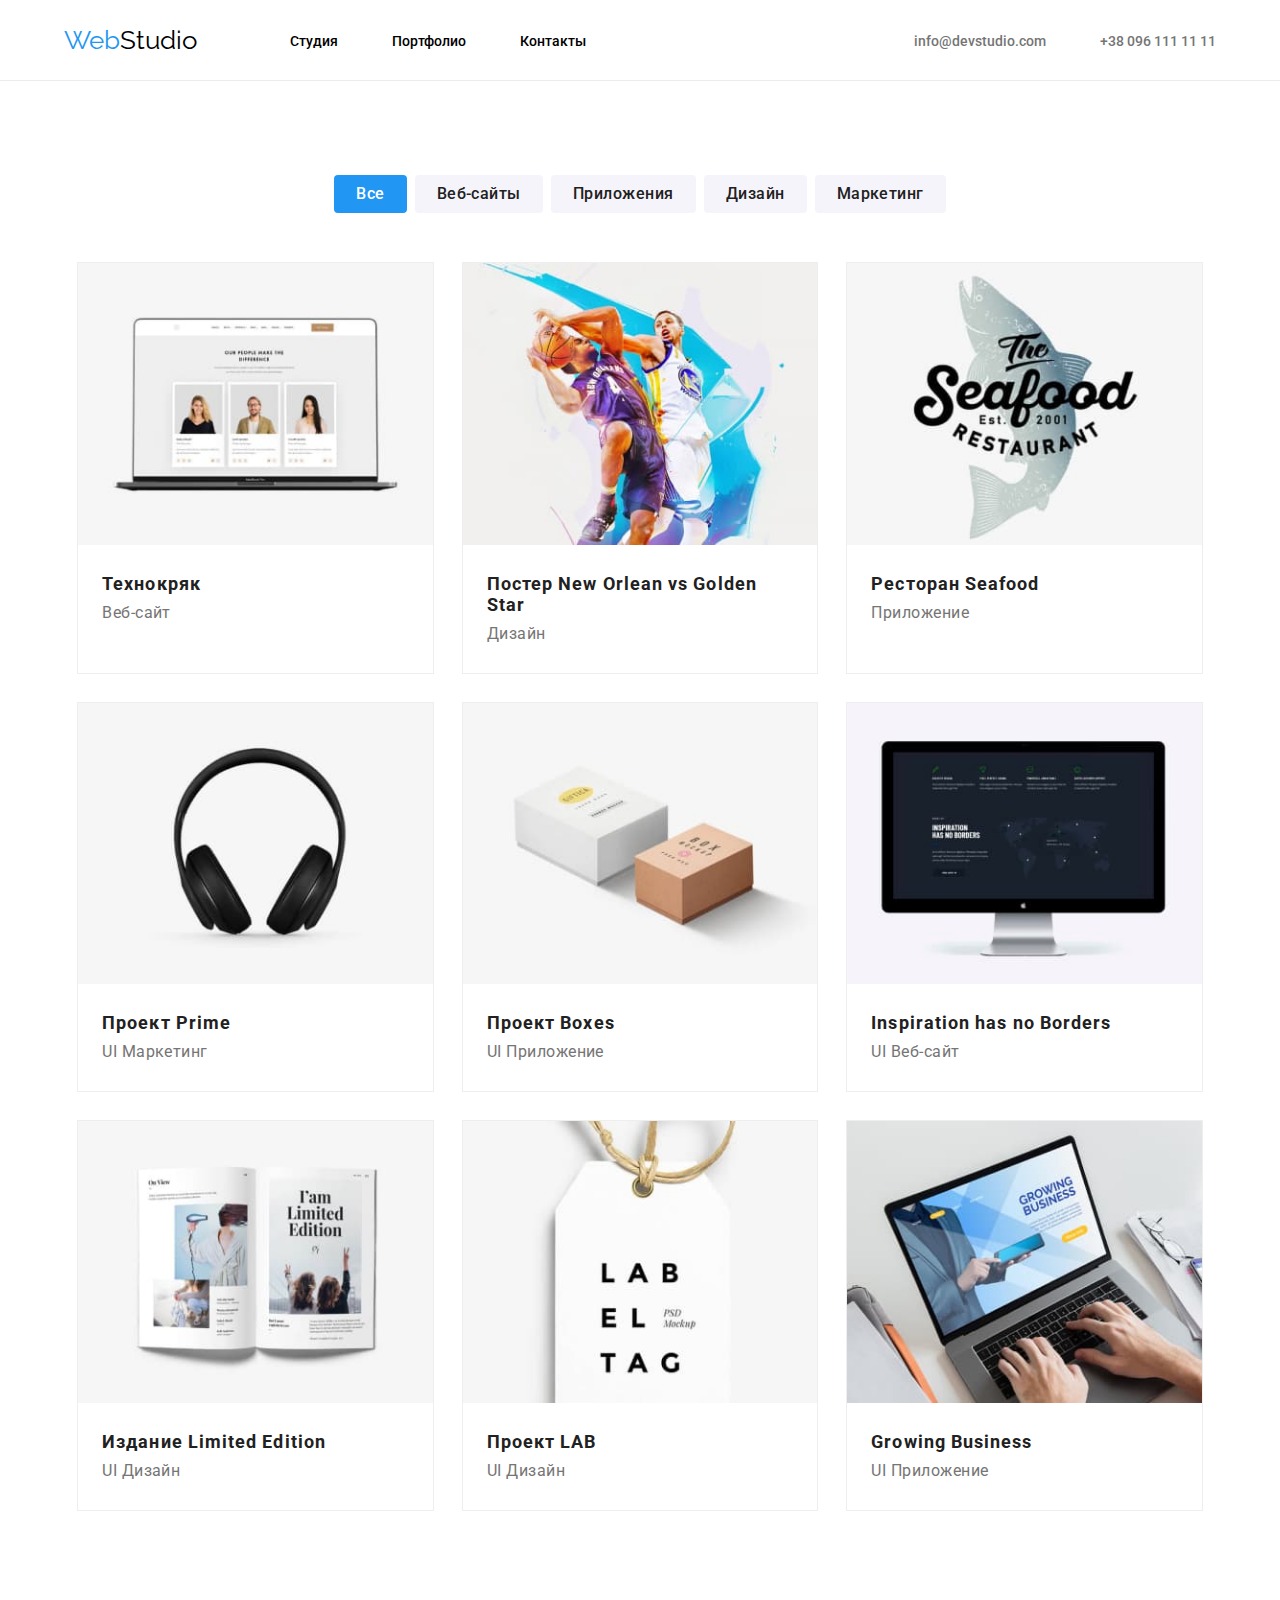
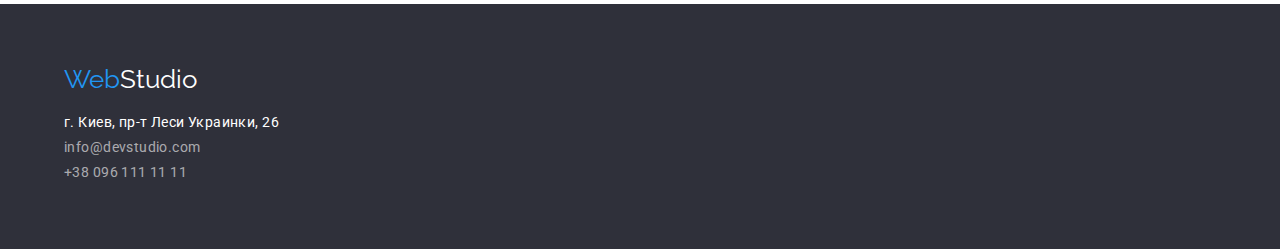
==== portfolio.html @ 7671f129 "Homework 2" ====
<!DOCTYPE html>
<html lang="en">
  <head>
    <meta charset="UTF-8" />
    <meta http-equiv="X-UA-Compatible" content="IE=edge" />
    <meta name="viewport" content="width=device-width, initial-scale=1.0" />
    <link rel="preconnect" href="https://fonts.googleapis.com" />
    <link rel="preconnect" href="https://fonts.gstatic.com" crossorigin />
    <link
      href="https://fonts.googleapis.com/css2?family=Raleway:wght@700&family=Roboto:wght@400;500;700;900&display=swap"
      rel="stylesheet"
    />
    <link href="./css/styles.css" rel="stylesheet" />
    <title>Portfolio</title>
  </head>
  <body>
    <header>
      <div class="logo">
        <a href="#"><span>Web</span>Studio</a>
      </div>
      <div class="menu">
        <nav>
          <ul>
            <li><a href="./index.html">Студия</a></li>
            <li><a href="./portfolio.html">Портфолио</a></li>
            <li><a href="#">Контакты</a></li>
          </ul>
        </nav>
      </div>
      <div class="contacts">
        <a href="mailto:info@devstudio.com">info@devstudio.com</a>
        <a href="tel:+380961111111">+38 096 111 11 11</a>
      </div>
    </header>
    <main>
      <section class="portfolio">
        <div class="buttons">
          <ul>
            <li><button type="button" class="current">Все</button></li>
            <li><button type="button">Веб-сайты</button></li>
            <li><button type="button">Приложения</button></li>
            <li><button type="button">Дизайн</button></li>
            <li><button type="button">Маркетинг</button></li>
          </ul>
        </div>
        <div class="portfolio-items">
          <ul>
            <li>
              <img src="./images/portfolio/laptop.jpg" alt="Технокряк" />
              <div>
                <p>Технокряк</p>
                <p>Веб-сайт</p>
              </div>
            </li>
            <li>
              <img
                src="./images/portfolio/poster.jpg"
                alt="Постер New Orlean vs Golden Star"
              />
              <div>
                <p>Постер New Orlean vs Golden Star</p>
                <p>Дизайн</p>
              </div>
            </li>
            <li>
              <img
                src="./images/portfolio/seafood.jpg"
                alt="Ресторан Seafood"
              />
              <div>
                <p>Ресторан Seafood</p>
                <p>Приложение</p>
              </div>
            </li>
            <li>
              <img src="./images/portfolio/prime.jpg" alt="Проект Prime" />
              <div>
                <p>Проект Prime</p>
                <p>UI Маркетинг</p>
              </div>
            </li>
            <li>
              <img src="./images/portfolio/boxes.jpg" alt="Проект Boxes" />
              <div>
                <p>Проект Boxes</p>
                <p>UI Приложение</p>
              </div>
            </li>
            <li>
              <img
                src="./images/portfolio/inspiration.jpg"
                alt="Inspiration has no Borders"
              />
              <div>
                <p>Inspiration has no Borders</p>
                <p>UI Веб-сайт</p>
              </div>
            </li>
            <li>
              <img
                src="./images/portfolio/limitet-edition.jpg"
                alt="Издание Limited Edition"
              />
              <div>
                <p>Издание Limited Edition</p>
                <p>UI Дизайн</p>
              </div>
            </li>
            <li>
              <img src="./images/portfolio/lab.jpg" alt="Проект LAB" />
              <div>
                <p>Проект LAB</p>
                <p>UI Дизайн</p>
              </div>
            </li>
            <li>
              <img
                src="./images/portfolio/growing-business.jpg"
                alt="Growing Business"
              />
              <div>
                <p>Growing Business</p>
                <p>UI Приложение</p>
              </div>
            </li>
          </ul>
        </div>
      </section>
    </main>
    <footer>
      <div class="logo">
        <a href="#"><span>Web</span>Studio</a>
      </div>
      <address>
        <p>г. Киев, пр-т Леси Украинки, 26</p>
        <a href="mailto:info@devstudio.com">info@devstudio.com</a>
        <a href="tel:+380961111111">+38 096 111 11 11</a>
      </address>
    </footer>
  </body>
</html>
---- css/styles.css ----
:root {
  --color-grey: #ececec;
  --color-blue: #2196f3;
  --color-black: #000000;
  --color-white: #ffffff;
  --color-grey-1: #eeeeee;
  --color-black-2: #212121;
  --color-dark-grey: #757575;
  --color-light-grey: #f5f4fa;
  --color-light-black: #2f303a;
}

body,
html {
  margin: 0;
  padding: 0;
}

body {
  font-family: "Roboto", "Raleway", sans-serif;
}

/* BEGIN OF HEADER */
header {
  height: 80px;
  padding: 0 5%;
  display: flex;
  align-items: center;
  border-bottom: 1px solid var(--color-grey);
}

header div.menu {
  margin: 0 auto 0 93px;
}

header div.menu nav ul {
  margin: 0;
  padding: 0;
}

header div.menu nav ul li {
  margin-right: 50px;
  display: inline-block;
}

header div.menu nav ul li:last-child {
  margin-right: 0;
}

header div.menu nav ul li a {
  font-size: 14px;
  font-weight: 500;
  font-family: inherit;
  text-decoration: none;
  color: var(--color-black);
}

header div.menu nav ul li a:hover {
  color: var(--color-blue);
}

header div.logo a {
  font-size: 26px;
  text-decoration: none;
  color: var(--color-black);
  font-family: "Raleway", sans-serif;
}

header div.logo a span {
  color: var(--color-blue);
}

header div.contacts a {
  font-size: 14px;
  font-weight: 500;
  margin-right: 50px;
  font-family: inherit;
  text-decoration: none;
  color: var(--color-dark-grey);
}

header div.contacts a:hover {
  color: var(--color-blue);
}

header div.contacts a:last-child {
  margin-right: 0;
}
/* END OF HEADER */

/* BEGIN OF MAIN (STUDIO) */
main section.banner {
  height: 600px;
  display: flex;
  align-items: center;
  justify-content: center;
  background-color: var(--color-light-black);
}

main section.banner div {
  text-align: center;
}

main section.banner div h1 {
  margin: 0;
  font-size: 44px;
  font-weight: 900;
  font-family: inherit;
  letter-spacing: 0.06em;
  text-transform: uppercase;
  color: var(--color-white);
}

main section.banner div button {
  border: 0;
  font-size: 16px;
  margin-top: 30px;
  font-weight: bold;
  border-radius: 4px;
  padding: 10px 32px;
  font-family: inherit;
  letter-spacing: 0.06em;
  color: var(--color-white);
  background-color: var(--color-blue);
}

main section.boxes-with-text {
  margin: 94px 0;
  padding: 0 calc(5% - 15px);
}

main section.boxes-with-text ul {
  margin: 0;
  padding: 0;
  display: flex;
}

main section.boxes-with-text ul li {
  width: 25%;
  margin: 0 15px;
  list-style-type: none;
}

main section.boxes-with-text ul li p {
  margin: 0;
}

main section.boxes-with-text ul li p:first-child {
  font-size: 14px;
  font-weight: 700;
  margin-bottom: 10px;
  font-family: inherit;
  letter-spacing: 0.03em;
  text-transform: uppercase;
  color: var(--color-black-2);
}

main section.boxes-with-text ul li p:last-child {
  font-size: 14px;
  font-weight: 400;
  line-height: 171%;
  font-family: inherit;
  letter-spacing: 0.03em;
  color: var(--color-dark-grey);
}

main section.with-images {
  margin: 94px 0;
  padding: 0 calc(5% - 15px);
}

main section.with-images h2 {
  font-size: 36px;
  font-weight: bold;
  margin: 0 0 50px 0;
  text-align: center;
  font-family: inherit;
  color: var(--color-black-2);
}

main section.with-images ul {
  margin: 0;
  padding: 0;
  display: flex;
}

main section.with-images ul li {
  width: 33.3%;
  margin: 0 15px;
  list-style-type: none;
}

main section.with-images ul li img {
  width: 100%;
}

main section.team {
  padding: 94px calc(5% - 15px);
  background-color: var(--color-light-grey);
}

main section.team h2 {
  font-size: 36px;
  font-weight: bold;
  margin: 0 0 50px 0;
  text-align: center;
  font-family: inherit;
  color: var(--color-black-2);
}

main section.team ul {
  margin: 0;
  padding: 0;
  display: flex;
}

main section.team ul li {
  width: 25%;
  margin: 0 15px;
  list-style-type: none;
  border-radius: 0px 0px 4px 4px;
  background-color: var(--color-white);
  box-shadow: 0px 1px 3px rgba(0, 0, 0, 0.12), 0px 1px 1px rgba(0, 0, 0, 0.14),
    0px 2px 1px rgba(0, 0, 0, 0.2);
}

main section.team ul li div {
  padding: 30px 0;
}

main section.team ul li div p {
  margin: 0;
  text-align: center;
}

main section.team ul li div p:first-child {
  font-size: 16px;
  font-weight: 500;
  margin-bottom: 10px;
  font-family: inherit;
  letter-spacing: 0.03em;
  color: var(--color-black-2);
}

main section.team ul li div p:last-child {
  font-size: 16px;
  font-weight: 400;
  font-family: inherit;
  letter-spacing: 0.03em;
  color: var(--color-dark-grey);
}

main section.team ul li img {
  max-width: 100%;
}
/* END OF MAIN (STUDIO) */

/* BEGIN OF MAIN (PORTFOLIO) */
main section.portfolio {
  margin-bottom: 94px;
  padding: 0 calc(5% - 15px);
}

main section.portfolio div.buttons ul {
  margin: 0;
  padding: 0;
  display: flex;
  margin-top: 94px;
  margin-bottom: 50px;
  justify-content: center;
}

main section.portfolio div.buttons ul li {
  margin-right: 8px;
  list-style-type: none;
}

main section.portfolio div.buttons ul li:last-child {
  margin-right: 0px;
}

main section.portfolio div.buttons ul li button {
  border: 0;
  cursor: pointer;
  font-size: 16px;
  font-weight: 500;
  line-height: 162%;
  padding: 6px 22px;
  border-radius: 4px;
  font-family: inherit;
  letter-spacing: 0.03em;
  color: var(--color-black-2);
  background-color: var(--color-light-grey);
}

main section.portfolio div.buttons ul li button.current {
  color: var(--color-white);
  background-color: var(--color-blue);
}

main section.portfolio div.buttons ul li button:hover {
  color: var(--color-white);
  background-color: var(--color-blue);
  box-shadow: 0px 3px 1px rgba(0, 0, 0, 0.1), 0px 1px 2px rgba(0, 0, 0, 0.08),
    0px 2px 2px rgba(0, 0, 0, 0.12);
}

main section.portfolio div.portfolio-items ul {
  margin: 0;
  padding: 0;
  display: flex;
  flex-wrap: wrap;
  justify-content: center;
}

main section.portfolio div.portfolio-items ul li {
  width: 30%;
  margin: 30px 15px 0 15px;
  list-style-type: none;
  outline: 1px solid var(--color-grey-1);
}

main section.portfolio div.portfolio-items ul li:nth-child(-n + 3) {
  margin-top: 0;
}

main section.portfolio div.portfolio-items ul li img {
  width: 100%;
}

main section.portfolio div.portfolio-items ul li div {
  padding: 24px;
}

main section.portfolio div.portfolio-items ul li div p {
  margin: 0;
}

main section.portfolio div.portfolio-items ul li div p:first-child {
  font-size: 18px;
  font-weight: bold;
  font-family: inherit;
  letter-spacing: 0.06em;
  color: var(--color-black-2);
}

main section.portfolio div.portfolio-items ul li div p:last-child {
  margin-top: 4px;
  font-size: 16px;
  line-height: 187%;
  font-weight: normal;
  font-family: inherit;
  letter-spacing: 0.03em;
  color: var(--color-dark-grey);
}
/* END OF MAIN (PORTFOLIO) */

/* BEGIN OF FOOTER */
footer {
  padding: 60px 5%;
  background-color: var(--color-light-black);
}

footer div.logo a {
  font-size: 26px;
  text-decoration: none;
  color: var(--color-white);
  font-family: "Raleway", sans-serif;
}

footer div.logo a span {
  color: var(--color-blue);
}

footer address {
  margin-top: 20px;
}

footer address p {
  margin: 0;
  font-size: 14px;
  font-weight: 400;
  font-style: normal;
  font-family: inherit;
  letter-spacing: 0.03em;
  color: var(--color-white);
}

footer address a {
  margin: 9px 0;
  display: block;
  font-size: 14px;
  font-weight: 400;
  font-style: normal;
  font-family: inherit;
  text-decoration: none;
  letter-spacing: 0.03em;
  color: rgba(255, 255, 255, 0.6);
}
/* END OF FOOTER */
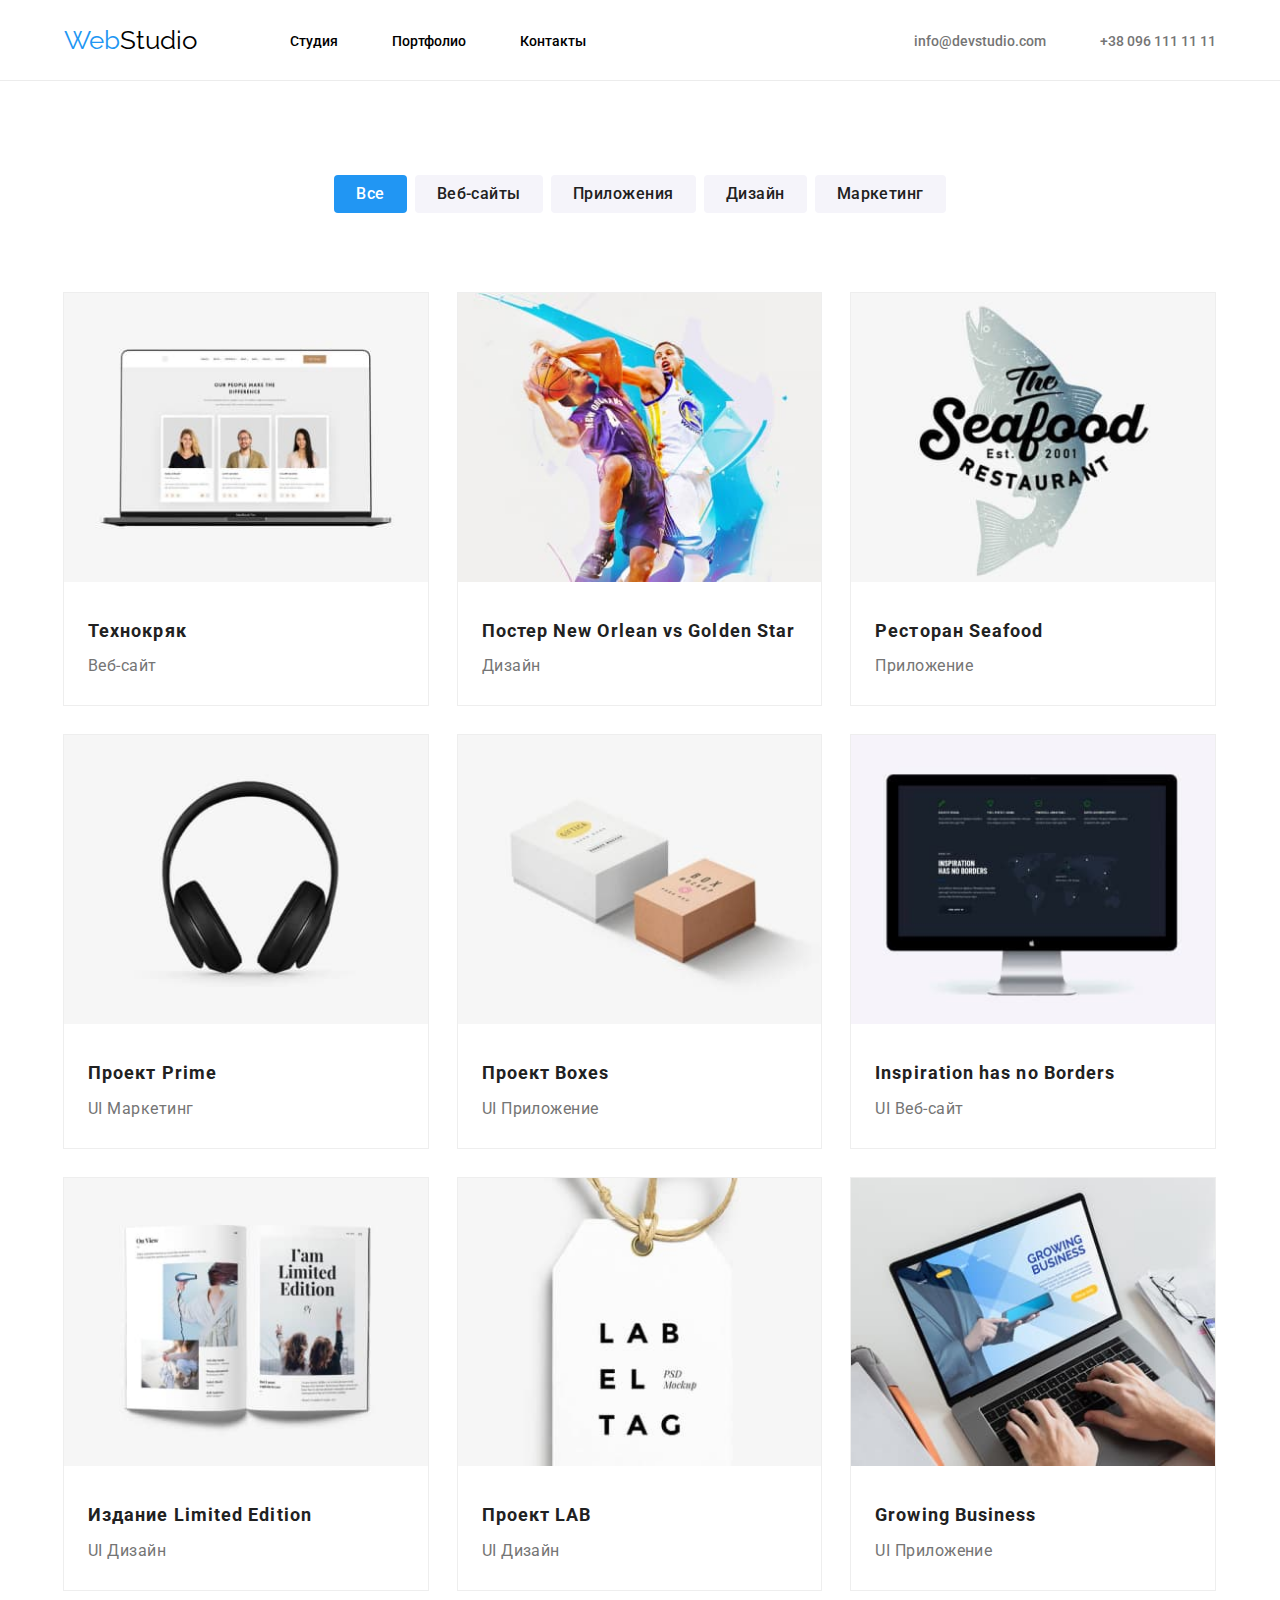
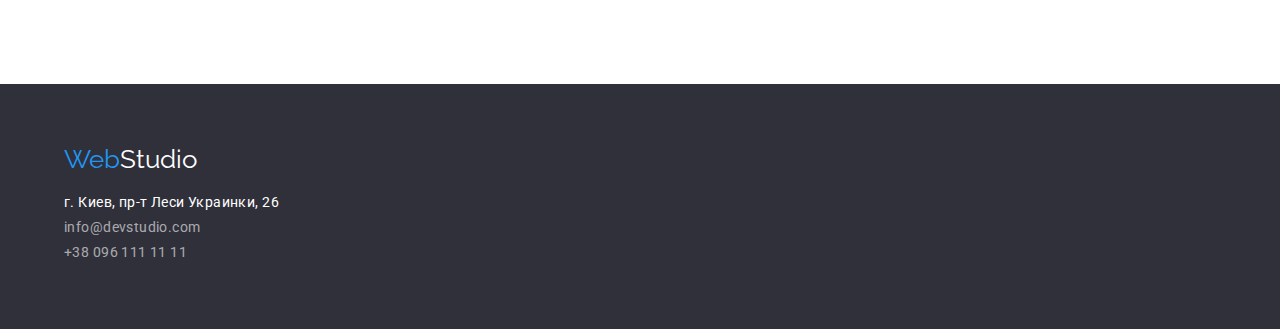
==== commit 62fc221a: "new styles has been added" ====
--- a/portfolio.html
+++ b/portfolio.html
@@ -19,7 +19,7 @@
         <a href="#"><span>Web</span>Studio</a>
       </div>
       <div class="menu">
-        <nav>
+        <nav class="menu horizontal">
           <ul>
             <li><a href="./index.html">Студия</a></li>
             <li><a href="./portfolio.html">Портфолио</a></li>
@@ -35,7 +35,7 @@
     <main>
       <section class="portfolio">
         <div class="buttons">
-          <ul>
+          <ul class="flex center">
             <li><button type="button" class="current">Все</button></li>
             <li><button type="button">Веб-сайты</button></li>
             <li><button type="button">Приложения</button></li>
@@ -44,7 +44,7 @@
           </ul>
         </div>
         <div class="portfolio-items">
-          <ul>
+          <ul class="grid three-in-row">
             <li>
               <img src="./images/portfolio/laptop.jpg" alt="Технокряк" />
               <div>
@@ -128,7 +128,7 @@
       </section>
     </main>
     <footer>
-      <div class="logo">
+      <div class="logo invert">
         <a href="#"><span>Web</span>Studio</a>
       </div>
       <address>
--- a/css/styles.css
+++ b/css/styles.css
@@ -20,6 +20,144 @@
   font-family: "Roboto", "Raleway", sans-serif;
 }
 
+img {
+  width: 100%;
+  max-width: 100%;
+}
+
+/* NEW CODE */
+
+/* TYPHOGRAPHY */
+h2 {
+  font-size: 36px;
+  line-height: 1.2;
+  font-weight: 700;
+  margin: 0 0 50px 0;
+  text-align: center;
+  color: var(--color-black-2);
+}
+/* END OF TYPHOGRAPHY */
+
+/* BORDER-RADIUS */
+.br-0-0-4-4 {
+  border-radius: 0 0 4px 4px;
+}
+/* END OF BORDER-RADIUS */
+
+/* ADDITIONAL */
+.bg-white {
+  background-color: var(--color-white);
+}
+
+.box-shadow {
+  box-shadow: 0px 1px 3px rgba(0, 0, 0, 0.12), 0px 1px 1px rgba(0, 0, 0, 0.14),
+    0px 2px 1px rgba(0, 0, 0, 0.2);
+}
+/* END OF ADDITIONAL */
+
+/* LOGO */
+div.logo a {
+  font-size: 26px;
+  text-decoration: none;
+  color: var(--color-black);
+  font-family: "Raleway", sans-serif;
+}
+
+div.logo a span {
+  color: var(--color-blue);
+}
+
+div.logo.invert a {
+  color: var(--color-white);
+}
+/* END OF LOGO */
+
+/* HORIZONTAL MENU */
+nav.menu.horizontal ul {
+  margin: 0;
+  padding: 0;
+}
+
+nav.menu.horizontal ul li {
+  margin-right: 50px;
+  display: inline-block;
+}
+
+nav.menu.horizontal ul li:last-child {
+  margin-right: 0;
+}
+
+nav.menu.horizontal ul li a {
+  font-size: 14px;
+  font-weight: 500;
+  text-decoration: none;
+  color: var(--color-black);
+}
+
+nav.menu.horizontal ul li a:hover {
+  color: var(--color-blue);
+}
+/* END OF HORIZONTAL MENU */
+
+/* LIST (UL) AS BLOCKS  */
+ul.grid {
+  margin: 0;
+  padding: 0;
+  display: grid;
+}
+
+ul.grid.three-in-row {
+  grid-template-columns: 33.3% 33.3% 33.3%;
+}
+
+ul.grid.four-in-row {
+  grid-template-columns: 25% 25% 25% 25%;
+}
+
+ul.grid.four-in-row li,
+ul.grid.three-in-row li {
+  margin: 0 15px;
+}
+
+ul.grid li {
+  list-style-type: none;
+}
+
+ul.flex {
+  margin: 0;
+  padding: 0;
+  display: flex;
+}
+
+ul.flex.center {
+  justify-content: center;
+}
+
+ul.flex.wrap {
+  flex-wrap: wrap;
+}
+
+ul.flex.nowrap {
+  flex-wrap: nowrap;
+}
+
+ul.flex li {
+  list-style-type: none;
+}
+/* END OF LIST (UL) AS BLOCKS  */
+
+/* SECTIONS */
+section.with-margin {
+  margin: 94px 0;
+}
+
+section.with-indent-inside {
+  padding: 0 calc(5% - 15px);
+}
+/* END OF SECTIONS */
+
+/* END OF NEW CODE */
+
 /* BEGIN OF HEADER */
 header {
   height: 80px;
@@ -33,48 +171,10 @@
   margin: 0 auto 0 93px;
 }
 
-header div.menu nav ul {
-  margin: 0;
-  padding: 0;
-}
-
-header div.menu nav ul li {
-  margin-right: 50px;
-  display: inline-block;
-}
-
-header div.menu nav ul li:last-child {
-  margin-right: 0;
-}
-
-header div.menu nav ul li a {
-  font-size: 14px;
-  font-weight: 500;
-  font-family: inherit;
-  text-decoration: none;
-  color: var(--color-black);
-}
-
-header div.menu nav ul li a:hover {
-  color: var(--color-blue);
-}
-
-header div.logo a {
-  font-size: 26px;
-  text-decoration: none;
-  color: var(--color-black);
-  font-family: "Raleway", sans-serif;
-}
-
-header div.logo a span {
-  color: var(--color-blue);
-}
-
 header div.contacts a {
   font-size: 14px;
   font-weight: 500;
   margin-right: 50px;
-  font-family: inherit;
   text-decoration: none;
   color: var(--color-dark-grey);
 }
@@ -89,7 +189,7 @@
 /* END OF HEADER */
 
 /* BEGIN OF MAIN (STUDIO) */
-main section.banner {
+section.banner {
   height: 600px;
   display: flex;
   align-items: center;
@@ -97,194 +197,112 @@
   background-color: var(--color-light-black);
 }
 
-main section.banner div {
+section.banner div {
   text-align: center;
 }
 
-main section.banner div h1 {
+section.banner div h1 {
   margin: 0;
   font-size: 44px;
+  line-height: 1.4;
   font-weight: 900;
-  font-family: inherit;
   letter-spacing: 0.06em;
   text-transform: uppercase;
   color: var(--color-white);
 }
 
-main section.banner div button {
+section.banner div button {
   border: 0;
+  cursor: pointer;
   font-size: 16px;
   margin-top: 30px;
-  font-weight: bold;
+  font-weight: 700;
+  line-height: 1.9;
   border-radius: 4px;
   padding: 10px 32px;
-  font-family: inherit;
   letter-spacing: 0.06em;
   color: var(--color-white);
   background-color: var(--color-blue);
 }
 
-main section.boxes-with-text {
-  margin: 94px 0;
-  padding: 0 calc(5% - 15px);
-}
-
-main section.boxes-with-text ul {
-  margin: 0;
-  padding: 0;
-  display: flex;
-}
-
-main section.boxes-with-text ul li {
-  width: 25%;
-  margin: 0 15px;
-  list-style-type: none;
-}
-
-main section.boxes-with-text ul li p {
-  margin: 0;
-}
-
-main section.boxes-with-text ul li p:first-child {
-  font-size: 14px;
+section.boxes-with-text ul li p {
+  margin: 0;
+}
+
+section.boxes-with-text ul li p:first-child {
+  font-size: 14px;
+  line-height: 1.2;
   font-weight: 700;
   margin-bottom: 10px;
-  font-family: inherit;
   letter-spacing: 0.03em;
   text-transform: uppercase;
   color: var(--color-black-2);
 }
 
-main section.boxes-with-text ul li p:last-child {
-  font-size: 14px;
-  font-weight: 400;
-  line-height: 171%;
-  font-family: inherit;
+section.boxes-with-text ul li p {
+  font-size: 14px;
+  font-weight: 400;
+  line-height: 1.7;
   letter-spacing: 0.03em;
   color: var(--color-dark-grey);
 }
 
-main section.with-images {
-  margin: 94px 0;
-  padding: 0 calc(5% - 15px);
-}
-
-main section.with-images h2 {
-  font-size: 36px;
-  font-weight: bold;
-  margin: 0 0 50px 0;
-  text-align: center;
-  font-family: inherit;
-  color: var(--color-black-2);
-}
-
-main section.with-images ul {
-  margin: 0;
-  padding: 0;
-  display: flex;
-}
-
-main section.with-images ul li {
-  width: 33.3%;
-  margin: 0 15px;
-  list-style-type: none;
-}
-
-main section.with-images ul li img {
-  width: 100%;
-}
-
-main section.team {
+section.team {
   padding: 94px calc(5% - 15px);
   background-color: var(--color-light-grey);
 }
 
-main section.team h2 {
-  font-size: 36px;
-  font-weight: bold;
-  margin: 0 0 50px 0;
+section.team ul li div {
+  padding: 30px 0;
+}
+
+section.team ul li div p {
+  margin: 0;
   text-align: center;
-  font-family: inherit;
-  color: var(--color-black-2);
-}
-
-main section.team ul {
-  margin: 0;
-  padding: 0;
-  display: flex;
-}
-
-main section.team ul li {
-  width: 25%;
-  margin: 0 15px;
-  list-style-type: none;
-  border-radius: 0px 0px 4px 4px;
-  background-color: var(--color-white);
-  box-shadow: 0px 1px 3px rgba(0, 0, 0, 0.12), 0px 1px 1px rgba(0, 0, 0, 0.14),
-    0px 2px 1px rgba(0, 0, 0, 0.2);
-}
-
-main section.team ul li div {
-  padding: 30px 0;
-}
-
-main section.team ul li div p {
-  margin: 0;
-  text-align: center;
-}
-
-main section.team ul li div p:first-child {
+}
+
+section.team ul li div p:first-child {
   font-size: 16px;
   font-weight: 500;
   margin-bottom: 10px;
-  font-family: inherit;
-  letter-spacing: 0.03em;
-  color: var(--color-black-2);
-}
-
-main section.team ul li div p:last-child {
-  font-size: 16px;
-  font-weight: 400;
-  font-family: inherit;
+  letter-spacing: 0.03em;
+  color: var(--color-black-2);
+}
+
+section.team ul li div p {
+  font-size: 16px;
+  font-weight: 400;
   letter-spacing: 0.03em;
   color: var(--color-dark-grey);
 }
 
-main section.team ul li img {
-  max-width: 100%;
-}
 /* END OF MAIN (STUDIO) */
 
 /* BEGIN OF MAIN (PORTFOLIO) */
-main section.portfolio {
+section.portfolio {
   margin-bottom: 94px;
   padding: 0 calc(5% - 15px);
 }
 
-main section.portfolio div.buttons ul {
-  margin: 0;
-  padding: 0;
-  display: flex;
+section.portfolio div.buttons ul {
   margin-top: 94px;
   margin-bottom: 50px;
-  justify-content: center;
-}
-
-main section.portfolio div.buttons ul li {
+}
+
+section.portfolio div.buttons ul li {
   margin-right: 8px;
-  list-style-type: none;
-}
-
-main section.portfolio div.buttons ul li:last-child {
+}
+
+section.portfolio div.buttons ul li:last-child {
   margin-right: 0px;
 }
 
-main section.portfolio div.buttons ul li button {
+section.portfolio div.buttons ul li button {
   border: 0;
   cursor: pointer;
   font-size: 16px;
+  line-height: 1.6;
   font-weight: 500;
-  line-height: 162%;
   padding: 6px 22px;
   border-radius: 4px;
   font-family: inherit;
@@ -293,63 +311,43 @@
   background-color: var(--color-light-grey);
 }
 
-main section.portfolio div.buttons ul li button.current {
+section.portfolio div.buttons ul li button.current {
   color: var(--color-white);
   background-color: var(--color-blue);
 }
 
-main section.portfolio div.buttons ul li button:hover {
+section.portfolio div.buttons ul li button:hover {
   color: var(--color-white);
   background-color: var(--color-blue);
   box-shadow: 0px 3px 1px rgba(0, 0, 0, 0.1), 0px 1px 2px rgba(0, 0, 0, 0.08),
     0px 2px 2px rgba(0, 0, 0, 0.12);
 }
 
-main section.portfolio div.portfolio-items ul {
-  margin: 0;
-  padding: 0;
-  display: flex;
-  flex-wrap: wrap;
-  justify-content: center;
-}
-
-main section.portfolio div.portfolio-items ul li {
-  width: 30%;
+section.portfolio div.portfolio-items ul li {
   margin: 30px 15px 0 15px;
-  list-style-type: none;
   outline: 1px solid var(--color-grey-1);
 }
 
-main section.portfolio div.portfolio-items ul li:nth-child(-n + 3) {
-  margin-top: 0;
-}
-
-main section.portfolio div.portfolio-items ul li img {
-  width: 100%;
-}
-
-main section.portfolio div.portfolio-items ul li div {
+section.portfolio div.portfolio-items ul li div {
   padding: 24px;
 }
 
-main section.portfolio div.portfolio-items ul li div p {
-  margin: 0;
-}
-
-main section.portfolio div.portfolio-items ul li div p:first-child {
+section.portfolio div.portfolio-items ul li div p {
+  margin: 0;
+}
+
+section.portfolio div.portfolio-items ul li div p:first-child {
   font-size: 18px;
-  font-weight: bold;
-  font-family: inherit;
+  font-weight: 700;
   letter-spacing: 0.06em;
   color: var(--color-black-2);
 }
 
-main section.portfolio div.portfolio-items ul li div p:last-child {
+section.portfolio div.portfolio-items ul li div p {
   margin-top: 4px;
   font-size: 16px;
   line-height: 187%;
-  font-weight: normal;
-  font-family: inherit;
+  font-weight: 400;
   letter-spacing: 0.03em;
   color: var(--color-dark-grey);
 }
@@ -361,17 +359,6 @@
   background-color: var(--color-light-black);
 }
 
-footer div.logo a {
-  font-size: 26px;
-  text-decoration: none;
-  color: var(--color-white);
-  font-family: "Raleway", sans-serif;
-}
-
-footer div.logo a span {
-  color: var(--color-blue);
-}
-
 footer address {
   margin-top: 20px;
 }
@@ -381,7 +368,6 @@
   font-size: 14px;
   font-weight: 400;
   font-style: normal;
-  font-family: inherit;
   letter-spacing: 0.03em;
   color: var(--color-white);
 }
@@ -392,7 +378,6 @@
   font-size: 14px;
   font-weight: 400;
   font-style: normal;
-  font-family: inherit;
   text-decoration: none;
   letter-spacing: 0.03em;
   color: rgba(255, 255, 255, 0.6);
